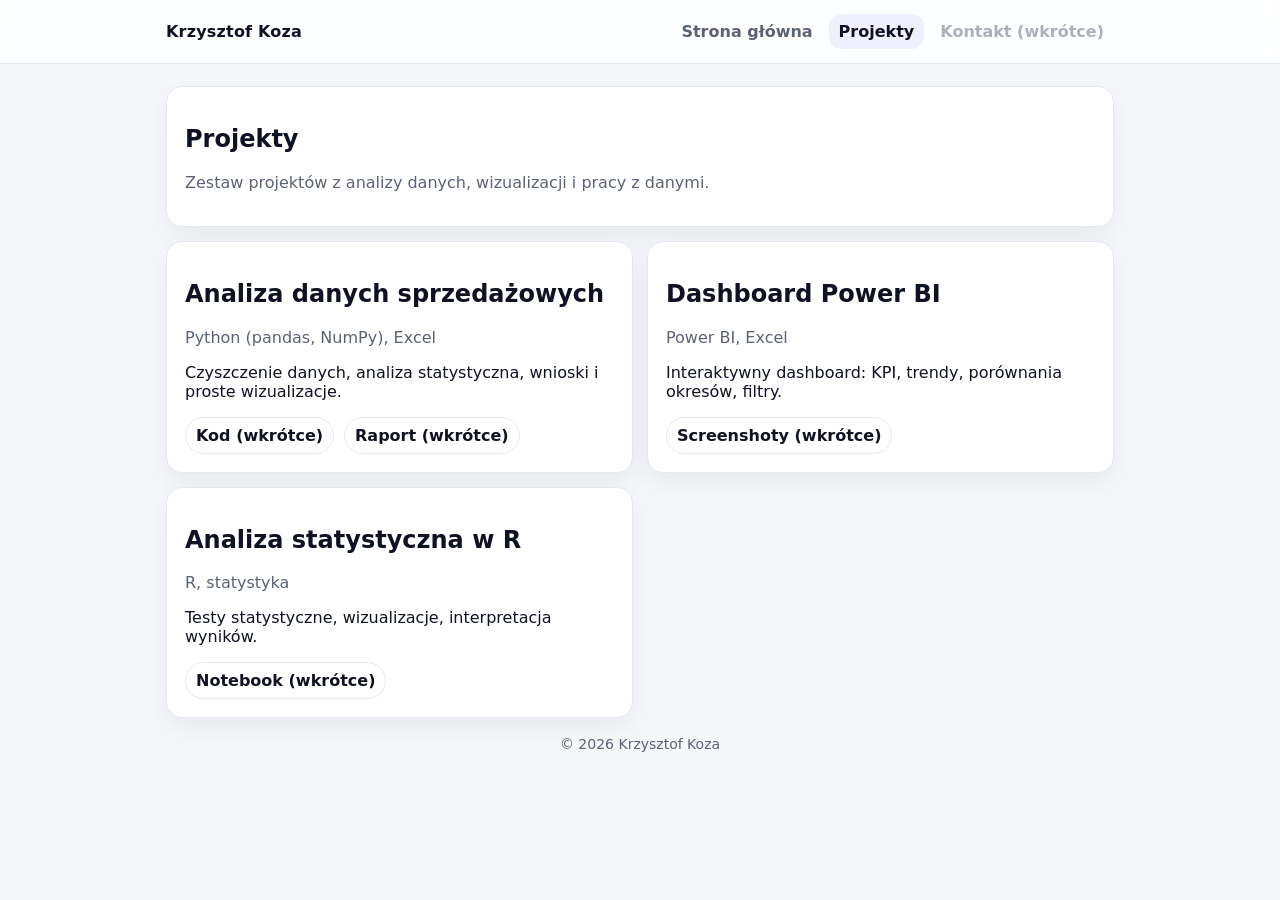
==== projects.html @ e2aeccb9 "Initial site" ====
<!DOCTYPE html>
<html lang="pl">
<head>
  <meta charset="UTF-8" />
  <meta name="viewport" content="width=device-width, initial-scale=1.0" />
  <title>Projekty – Krzysztof Koza</title>
  <link rel="stylesheet" href="style.css" />
</head>
<body>
  <header class="topbar">
    <div class="topbar-inner">
      <a class="brand" href="index.html">Krzysztof Koza</a>

      <nav class="nav">
        <a class="nav-link" href="index.html">Strona główna</a>
        <a class="nav-link active" href="projects.html">Projekty</a>
        <a class="nav-link disabled" href="#" aria-disabled="true" title="Wkrótce">
          Kontakt (wkrótce)
        </a>
      </nav>
    </div>
  </header>

  <main class="page">
    <section class="card">
      <h1>Projekty</h1>
      <p class="muted">Zestaw projektów z analizy danych, wizualizacji i pracy z danymi.</p>
    </section>

    <section class="grid">
      <section class="card">
        <h2>Analiza danych sprzedażowych</h2>
        <p class="muted">Python (pandas, NumPy), Excel</p>
        <p>
          Czyszczenie danych, analiza statystyczna, wnioski i proste wizualizacje.
        </p>
        <div class="links">
          <a href="#" class="pill" aria-disabled="true">Kod (wkrótce)</a>
          <a href="#" class="pill" aria-disabled="true">Raport (wkrótce)</a>
        </div>
      </section>

      <section class="card">
        <h2>Dashboard Power BI</h2>
        <p class="muted">Power BI, Excel</p>
        <p>
          Interaktywny dashboard: KPI, trendy, porównania okresów, filtry.
        </p>
        <div class="links">
          <a href="#" class="pill" aria-disabled="true">Screenshoty (wkrótce)</a>
        </div>
      </section>

      <section class="card">
        <h2>Analiza statystyczna w R</h2>
        <p class="muted">R, statystyka</p>
        <p>
          Testy statystyczne, wizualizacje, interpretacja wyników.
        </p>
        <div class="links">
          <a href="#" class="pill" aria-disabled="true">Notebook (wkrótce)</a>
        </div>
      </section>
    </section>

    <footer class="footer muted">
      © 2026 Krzysztof Koza
    </footer>
  </main>
</body>
</html>
---- style.css ----
* { box-sizing: border-box; }

:root {
  --bg: #f5f7fb;
  --card: #ffffff;
  --text: #0f1222;
  --muted: #5c6276;
  --border: #e6e8f0;
  --shadow: 0 10px 26px rgba(0,0,0,0.06);
  --radius: 16px;
}

body {
  margin: 0;
  font-family: system-ui, -apple-system, Segoe UI, Roboto, Arial, sans-serif;
  background: var(--bg);
  color: var(--text);
}

a { color: inherit; text-decoration: none; }
a:hover { text-decoration: underline; }

.topbar {
  position: sticky;
  top: 0;
  background: rgba(255,255,255,0.9);
  backdrop-filter: blur(10px);
  border-bottom: 1px solid var(--border);
  z-index: 10;
}

.topbar-inner {
  max-width: 980px;
  margin: 0 auto;
  padding: 14px 16px;
  display: flex;
  align-items: center;
  justify-content: space-between;
  gap: 12px;
}

.brand {
  font-weight: 800;
  letter-spacing: 0.2px;
}

.nav {
  display: flex;
  align-items: center;
  gap: 6px;
  flex-wrap: wrap;
}

.nav-link {
  padding: 8px 10px;
  border-radius: 12px;
  color: var(--muted);
  font-weight: 600;
}

.nav-link:hover {
  background: #f0f2f8;
  text-decoration: none;
}

.nav-link.active {
  color: var(--text);
  background: #eef1fb;
}

.nav-link.disabled {
  opacity: 0.5;
  cursor: not-allowed;
  pointer-events: none;
}

.page {
  max-width: 980px;
  margin: 22px auto 32px;
  padding: 0 16px;
}

.card {
  background: var(--card);
  border: 1px solid var(--border);
  border-radius: var(--radius);
  box-shadow: var(--shadow);
  padding: 18px;
}

.hero h1 {
  margin: 0 0 10px 0;
  font-size: 28px;
  line-height: 1.15;
}

.muted { color: var(--muted); }
.summary { margin-top: 12px; }

.grid {
  margin-top: 14px;
  display: grid;
  grid-template-columns: 1fr;
  gap: 14px;
}

@media (min-width: 860px) {
  .grid { grid-template-columns: 1fr 1fr; }
}

.tags {
  list-style: none;
  padding: 0;
  margin: 10px 0 0;
  display: flex;
  flex-wrap: wrap;
  gap: 8px;
}

.tags li {
  border: 1px solid var(--border);
  padding: 6px 10px;
  border-radius: 999px;
  background: #fafbff;
  font-size: 14px;
}

.item { margin-top: 10px; }

.links {
  margin-top: 12px;
  display: flex;
  gap: 10px;
  flex-wrap: wrap;
  align-items: center;
}

.cta {
  margin-top: 14px;
  display: flex;
  gap: 10px;
  flex-wrap: wrap;
}

.btn {
  display: inline-block;
  padding: 10px 14px;
  border-radius: 12px;
  font-weight: 700;
  border: 1px solid #0f1222;
  background: #0f1222;
  color: #fff;
  text-decoration: none;
}

.btn:hover { text-decoration: none; opacity: 0.92; }

.btn.secondary {
  background: #fff;
  color: var(--text);
  border: 1px solid var(--border);
}

.pill {
  padding: 8px 10px;
  border-radius: 999px;
  border: 1px solid var(--border);
  background: #fff;
  font-weight: 600;
}

.footer {
  margin-top: 18px;
  text-align: center;
  font-size: 14px;
}
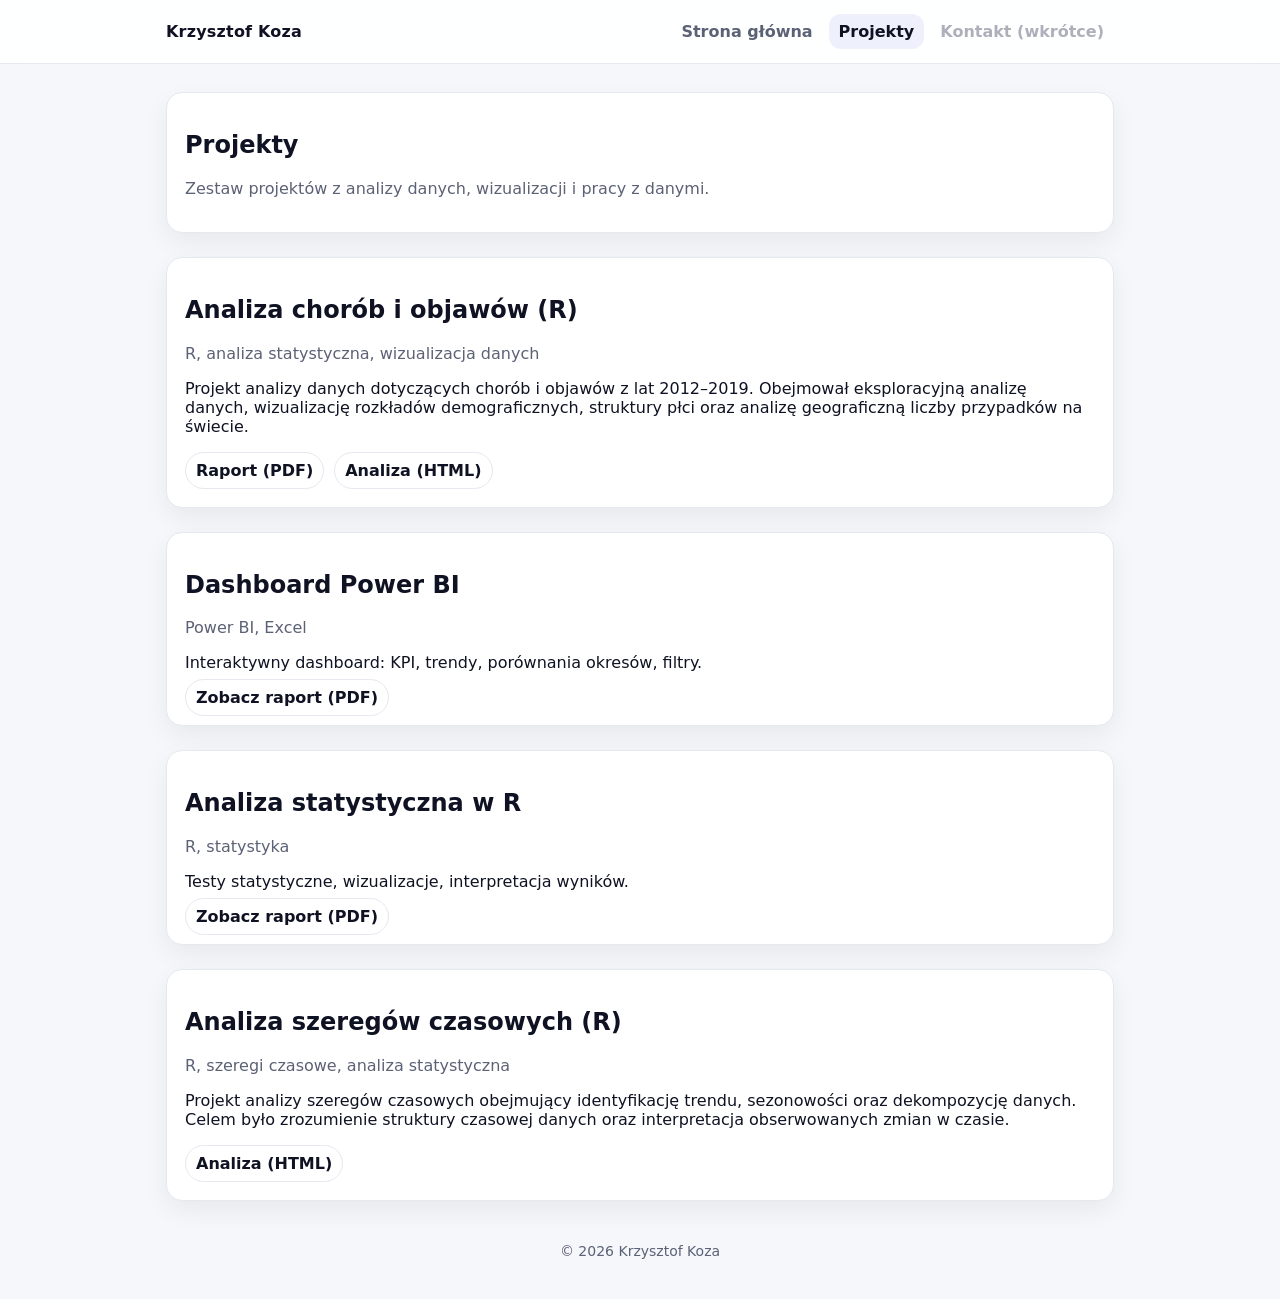
==== commit 35be09d6: "Update projects section" ====
--- a/projects.html
+++ b/projects.html
@@ -27,18 +27,27 @@
       <p class="muted">Zestaw projektów z analizy danych, wizualizacji i pracy z danymi.</p>
     </section>
 
-    <section class="grid">
-      <section class="card">
-        <h2>Analiza danych sprzedażowych</h2>
-        <p class="muted">Python (pandas, NumPy), Excel</p>
-        <p>
-          Czyszczenie danych, analiza statystyczna, wnioski i proste wizualizacje.
-        </p>
-        <div class="links">
-          <a href="#" class="pill" aria-disabled="true">Kod (wkrótce)</a>
-          <a href="#" class="pill" aria-disabled="true">Raport (wkrótce)</a>
-        </div>
-      </section>
+    <section class="card">
+      <h2>Analiza chorób i objawów (R)</h2>
+
+      <p class="muted">R, analiza statystyczna, wizualizacja danych</p>
+
+      <p>
+        Projekt analizy danych dotyczących chorób i objawów z lat 2012–2019.
+        Obejmował eksploracyjną analizę danych, wizualizację rozkładów demograficznych,
+        struktury płci oraz analizę geograficzną liczby przypadków na świecie.
+      </p>
+
+      <div class="links">
+        <a class="pill" href="assets/Choroby.pdf" target="_blank">
+          Raport (PDF)
+        </a>
+        <a class="pill" href="assets/R_poejkt.html" target="_blank">
+          Analiza (HTML)
+        </a>
+      </div>
+    </section>
+
 
       <section class="card">
         <h2>Dashboard Power BI</h2>
@@ -46,9 +55,9 @@
         <p>
           Interaktywny dashboard: KPI, trendy, porównania okresów, filtry.
         </p>
-        <div class="links">
-          <a href="#" class="pill" aria-disabled="true">Screenshoty (wkrótce)</a>
-        </div>
+        <a class="pill" href="assets/financials.pdf" target="_blank">
+          Zobacz raport (PDF)
+        </a>
       </section>
 
       <section class="card">
@@ -57,11 +66,29 @@
         <p>
           Testy statystyczne, wizualizacje, interpretacja wyników.
         </p>
-        <div class="links">
-          <a href="#" class="pill" aria-disabled="true">Notebook (wkrótce)</a>
-        </div>
+        <a class="pill" href="assets/statystyka-projekt (2).pdf" target="_blank">
+          Zobacz raport (PDF)
+        </a>
       </section>
     </section>
+    <section class="card">
+      <h2>Analiza szeregów czasowych (R)</h2>
+
+      <p class="muted">R, szeregi czasowe, analiza statystyczna</p>
+
+      <p>
+        Projekt analizy szeregów czasowych obejmujący identyfikację trendu,
+        sezonowości oraz dekompozycję danych. Celem było zrozumienie struktury
+        czasowej danych oraz interpretacja obserwowanych zmian w czasie.
+      </p>
+
+      <div class="links">
+        <a class="pill" href="assets/projektszeregi.html" target="_blank">
+          Analiza (HTML)
+        </a>
+      </div>
+    </section>
+
 
     <footer class="footer muted">
       © 2026 Krzysztof Koza
--- a/style.css
+++ b/style.css
@@ -76,9 +76,14 @@
 
 .page {
   max-width: 980px;
-  margin: 22px auto 32px;
+  margin: 28px auto 40px;
   padding: 0 16px;
+
+  display: flex;
+  flex-direction: column;
+  gap: 24px; /* 🔥 TO JEST KLUCZ */
 }
+
 
 .card {
   background: var(--card);
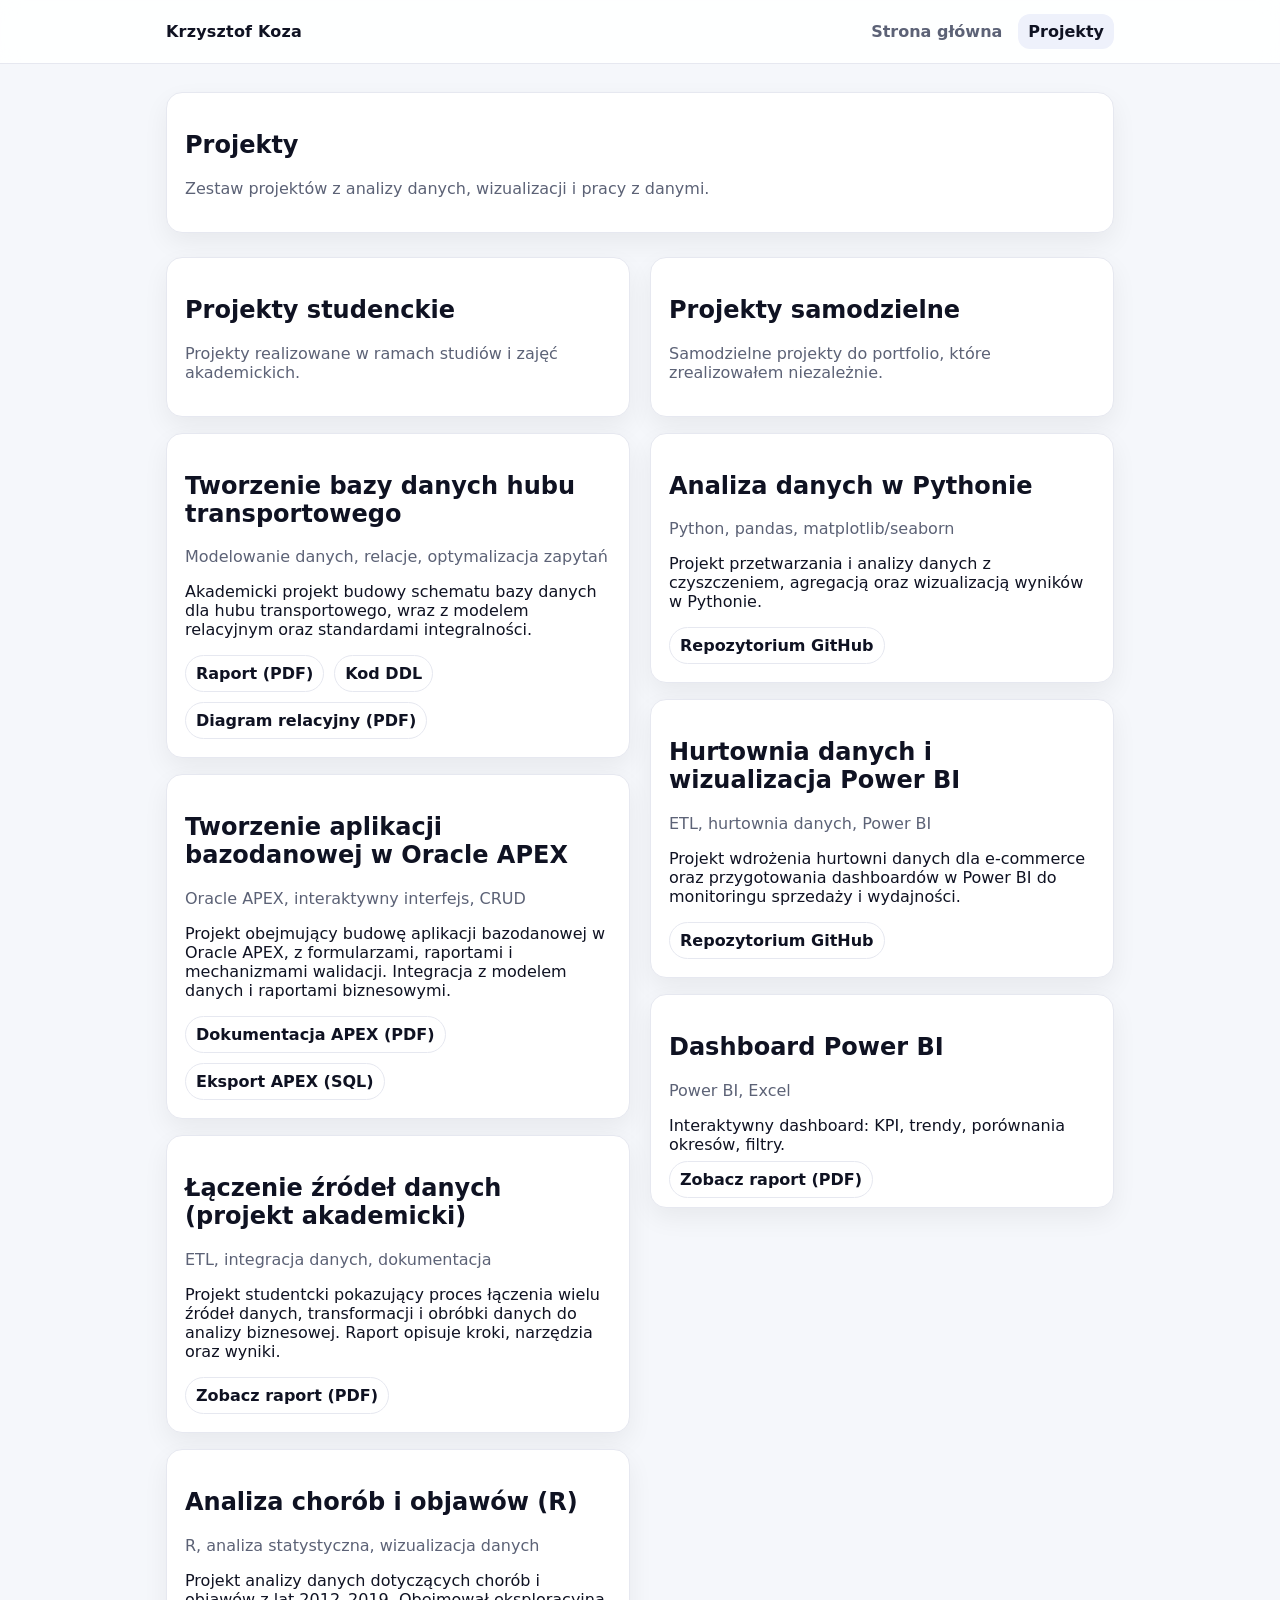
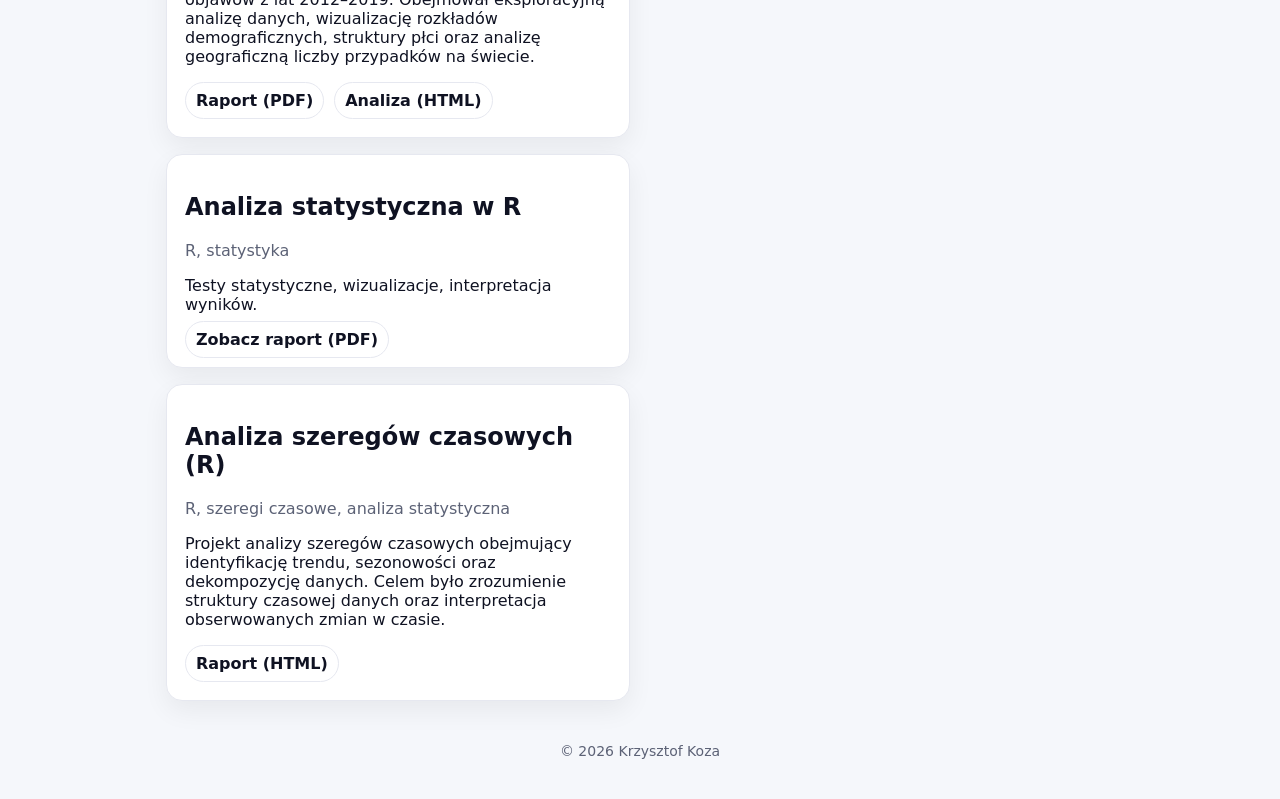
==== commit e1f72757: "Update portfolio: skills, courses, contact CTA, and add CV download" ====
--- a/projects.html
+++ b/projects.html
@@ -14,9 +14,6 @@
       <nav class="nav">
         <a class="nav-link" href="index.html">Strona główna</a>
         <a class="nav-link active" href="projects.html">Projekty</a>
-        <a class="nav-link disabled" href="#" aria-disabled="true" title="Wkrótce">
-          Kontakt (wkrótce)
-        </a>
       </nav>
     </div>
   </header>
@@ -27,67 +24,125 @@
       <p class="muted">Zestaw projektów z analizy danych, wizualizacji i pracy z danymi.</p>
     </section>
 
-    <section class="card">
-      <h2>Analiza chorób i objawów (R)</h2>
+    <div class="project-columns">
+      <div class="project-col project-left">
+        <section class="card">
+          <h2>Projekty studenckie</h2>
+          <p class="muted">Projekty realizowane w ramach studiów i zajęć akademickich.</p>
+        </section>
 
-      <p class="muted">R, analiza statystyczna, wizualizacja danych</p>
+        <section class="card">
+          <h2>Tworzenie bazy danych hubu transportowego</h2>
+          <p class="muted">Modelowanie danych, relacje, optymalizacja zapytań</p>
+          <p>
+            Akademicki projekt budowy schematu bazy danych dla hubu transportowego, wraz z modelem relacyjnym oraz standardami integralności.
+          </p>
+          <div class="links">
+            <a class="pill" href="assets/Projekt Bazy.pdf" target="_blank">Raport (PDF)</a>
+            <a class="pill" href="assets/nf3_code.ddl" target="_blank">Kod DDL</a>
+            
+            <a class="pill" href="assets/Relational_1.pdf" target="_blank">Diagram relacyjny (PDF)</a>
+          </div>
+        </section>
 
-      <p>
-        Projekt analizy danych dotyczących chorób i objawów z lat 2012–2019.
-        Obejmował eksploracyjną analizę danych, wizualizację rozkładów demograficznych,
-        struktury płci oraz analizę geograficzną liczby przypadków na świecie.
-      </p>
+        <section class="card">
+          <h2>Tworzenie aplikacji bazodanowej w Oracle APEX</h2>
+          <p class="muted">Oracle APEX, interaktywny interfejs, CRUD</p>
+          <p>
+            Projekt obejmujący budowę aplikacji bazodanowej w Oracle APEX, z formularzami, raportami i mechanizmami walidacji. Integracja z modelem danych i raportami biznesowymi.
+          </p>
+          <div class="links">
+            <a class="pill" href="assets/Projekt aplikacji bazodanowej.pdf" target="_blank">Dokumentacja APEX (PDF)</a>
+            <a class="pill" href="assets/Aplikacja_HUB_MORSKI_APEX.sql" target="_blank">Eksport APEX (SQL)</a>
+          </div>
+        </section>
 
-      <div class="links">
-        <a class="pill" href="assets/Choroby.pdf" target="_blank">
-          Raport (PDF)
-        </a>
-        <a class="pill" href="assets/R_poejkt.html" target="_blank">
-          Analiza (HTML)
-        </a>
+        <section class="card">
+          <h2>Łączenie źródeł danych (projekt akademicki)</h2>
+          <p class="muted">ETL, integracja danych, dokumentacja</p>
+          <p>
+            Projekt studentcki pokazujący proces łączenia wielu źródeł danych, transformacji i obróbki danych do analizy biznesowej. Raport opisuje kroki, narzędzia oraz wyniki.
+          </p>
+          <div class="links">
+            <a class="pill" href="assets/laczenie-zrodel-danych.pdf" download>Zobacz raport (PDF)</a>
+          </div>
+        </section>
+
+        <section class="card">
+          <h2>Analiza chorób i objawów (R)</h2>
+          <p class="muted">R, analiza statystyczna, wizualizacja danych</p>
+          <p>
+            Projekt analizy danych dotyczących chorób i objawów z lat 2012–2019.
+            Obejmował eksploracyjną analizę danych, wizualizację rozkładów demograficznych,
+            struktury płci oraz analizę geograficzną liczby przypadków na świecie.
+          </p>
+          <div class="links">
+            <a class="pill" href="assets/Choroby.pdf" target="_blank">
+              Raport (PDF)
+            </a>
+            <a class="pill" href="assets/R_poejkt.html" target="_blank">
+              Analiza (HTML)
+            </a>
+          </div>
+        </section>
+
+        <section class="card">
+          <h2>Analiza statystyczna w R</h2>
+          <p class="muted">R, statystyka</p>
+          <p>
+            Testy statystyczne, wizualizacje, interpretacja wyników.
+          </p>
+          <a class="pill" href="assets/statystyka-projekt (2).pdf" target="_blank">
+            Zobacz raport (PDF)
+          </a>
+        </section>
+
+        <section class="card">
+          <h2>Analiza szeregów czasowych (R)</h2>
+          <p class="muted">R, szeregi czasowe, analiza statystyczna</p>
+          <p>
+            Projekt analizy szeregów czasowych obejmujący identyfikację trendu,
+            sezonowości oraz dekompozycję danych. Celem było zrozumienie struktury
+            czasowej danych oraz interpretacja obserwowanych zmian w czasie.
+          </p>
+          <div class="links">
+            <a class="pill" href="assets/projektszeregi.html" target="_blank">Raport (HTML)</a>
+          </div>
+        </section>
       </div>
-    </section>
 
+      <div class="project-col project-right">
+        <section class="card">
+          <h2>Projekty samodzielne</h2>
+          <p class="muted">Samodzielne projekty do portfolio, które zrealizowałem niezależnie.</p>
+        </section>
 
-      <section class="card">
-        <h2>Dashboard Power BI</h2>
-        <p class="muted">Power BI, Excel</p>
-        <p>
-          Interaktywny dashboard: KPI, trendy, porównania okresów, filtry.
-        </p>
-        <a class="pill" href="assets/financials.pdf" target="_blank">
-          Zobacz raport (PDF)
-        </a>
-      </section>
+        <section class="card">
+          <h2>Analiza danych w Pythonie</h2>
+          <p class="muted">Python, pandas, matplotlib/seaborn</p>
+          <p>Projekt przetwarzania i analizy danych z czyszczeniem, agregacją oraz wizualizacją wyników w Pythonie.</p>
+          <div class="links">
+            <a class="pill" href="https://github.com/krzysztofkoza04/wages-inflation-unemployment-analysis-poland" target="_blank">Repozytorium GitHub</a>
+          </div>
+        </section>
 
-      <section class="card">
-        <h2>Analiza statystyczna w R</h2>
-        <p class="muted">R, statystyka</p>
-        <p>
-          Testy statystyczne, wizualizacje, interpretacja wyników.
-        </p>
-        <a class="pill" href="assets/statystyka-projekt (2).pdf" target="_blank">
-          Zobacz raport (PDF)
-        </a>
-      </section>
-    </section>
-    <section class="card">
-      <h2>Analiza szeregów czasowych (R)</h2>
+        <section class="card">
+          <h2>Hurtownia danych i wizualizacja Power BI</h2>
+          <p class="muted">ETL, hurtownia danych, Power BI</p>
+          <p>Projekt wdrożenia hurtowni danych dla e-commerce oraz przygotowania dashboardów w Power BI do monitoringu sprzedaży i wydajności.</p>
+          <div class="links">
+            <a class="pill" href="https://github.com/krzysztofkoza04/ecommerce-data-warehouse-project" target="_blank">Repozytorium GitHub</a>
+          </div>
+        </section>
 
-      <p class="muted">R, szeregi czasowe, analiza statystyczna</p>
-
-      <p>
-        Projekt analizy szeregów czasowych obejmujący identyfikację trendu,
-        sezonowości oraz dekompozycję danych. Celem było zrozumienie struktury
-        czasowej danych oraz interpretacja obserwowanych zmian w czasie.
-      </p>
-
-      <div class="links">
-        <a class="pill" href="assets/projektszeregi.html" target="_blank">
-          Analiza (HTML)
-        </a>
+        <section class="card">
+          <h2>Dashboard Power BI</h2>
+          <p class="muted">Power BI, Excel</p>
+          <p>Interaktywny dashboard: KPI, trendy, porównania okresów, filtry.</p>
+          <a class="pill" href="assets/financials.pdf" target="_blank">Zobacz raport (PDF)</a>
+        </section>
       </div>
-    </section>
+    </div>
 
 
     <footer class="footer muted">
--- a/style.css
+++ b/style.css
@@ -84,6 +84,22 @@
   gap: 24px; /* 🔥 TO JEST KLUCZ */
 }
 
+.project-columns {
+  display: grid;
+  gap: 20px;
+}
+
+.project-col {
+  display: flex;
+  flex-direction: column;
+  gap: 16px;
+}
+
+@media (min-width: 860px) {
+  .project-columns {
+    grid-template-columns: 1fr 1fr;
+  }
+}
 
 .card {
   background: var(--card);
@@ -113,6 +129,32 @@
   .grid { grid-template-columns: 1fr 1fr; }
 }
 
+.skill-grid {
+  display: grid;
+  gap: 16px;
+}
+
+@media (min-width: 860px) {
+  .skill-grid { grid-template-columns: repeat(3, minmax(0, 1fr)); }
+}
+
+.skill-grid h3 {
+  margin: 0 0 8px;
+  font-size: 18px;
+}
+
+.skill-grid .tags {
+  margin: 0;
+  padding: 0;
+  list-style: none;
+}
+
+.skill-grid .tags li {
+  margin-bottom: 6px;
+  color: var(--text);
+  font-size: 15px;
+}
+
 .tags {
   list-style: none;
   padding: 0;
@@ -120,6 +162,18 @@
   display: flex;
   flex-wrap: wrap;
   gap: 8px;
+}
+
+.tags.list-vertical {
+  display: block;
+  gap: 0;
+  margin-left: 0;
+}
+
+.tags.list-vertical li {
+  list-style-type: disc;
+  margin-left: 20px;
+  margin-bottom: 6px;
 }
 
 .tags li {
